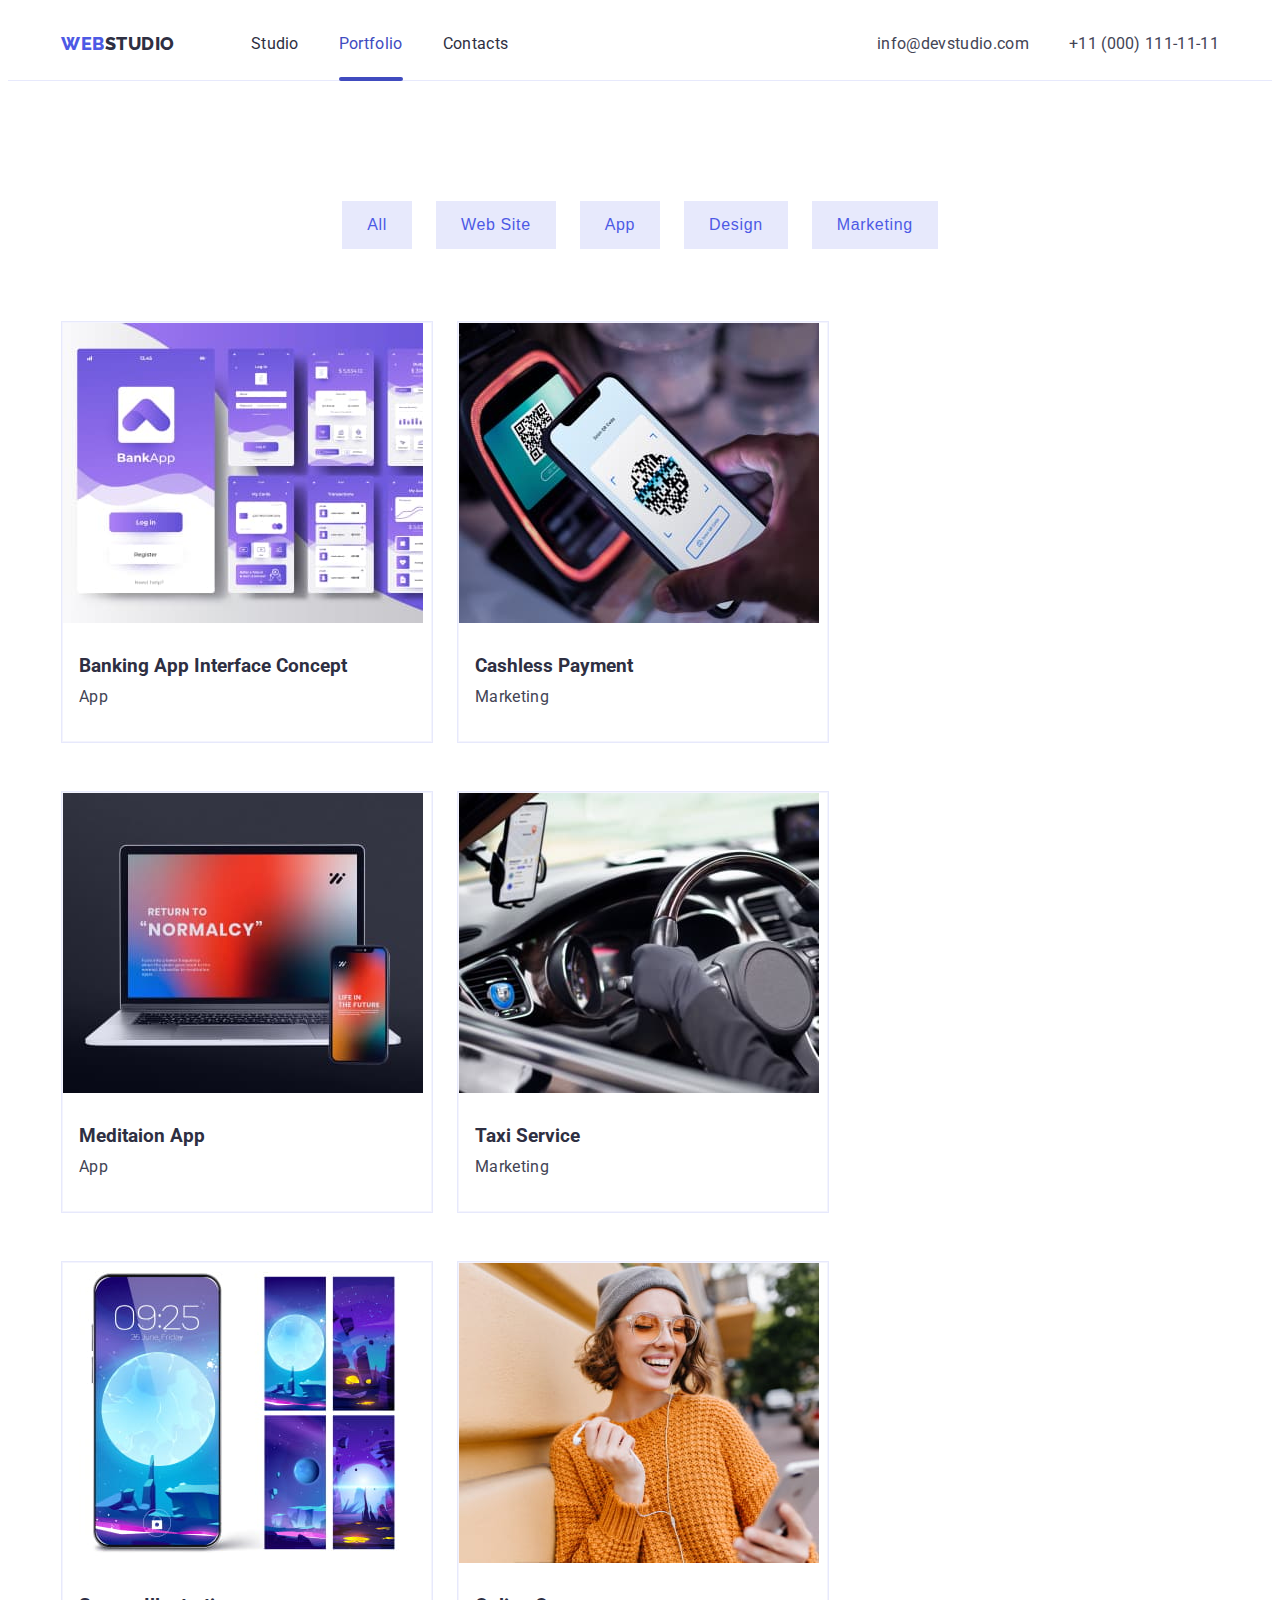
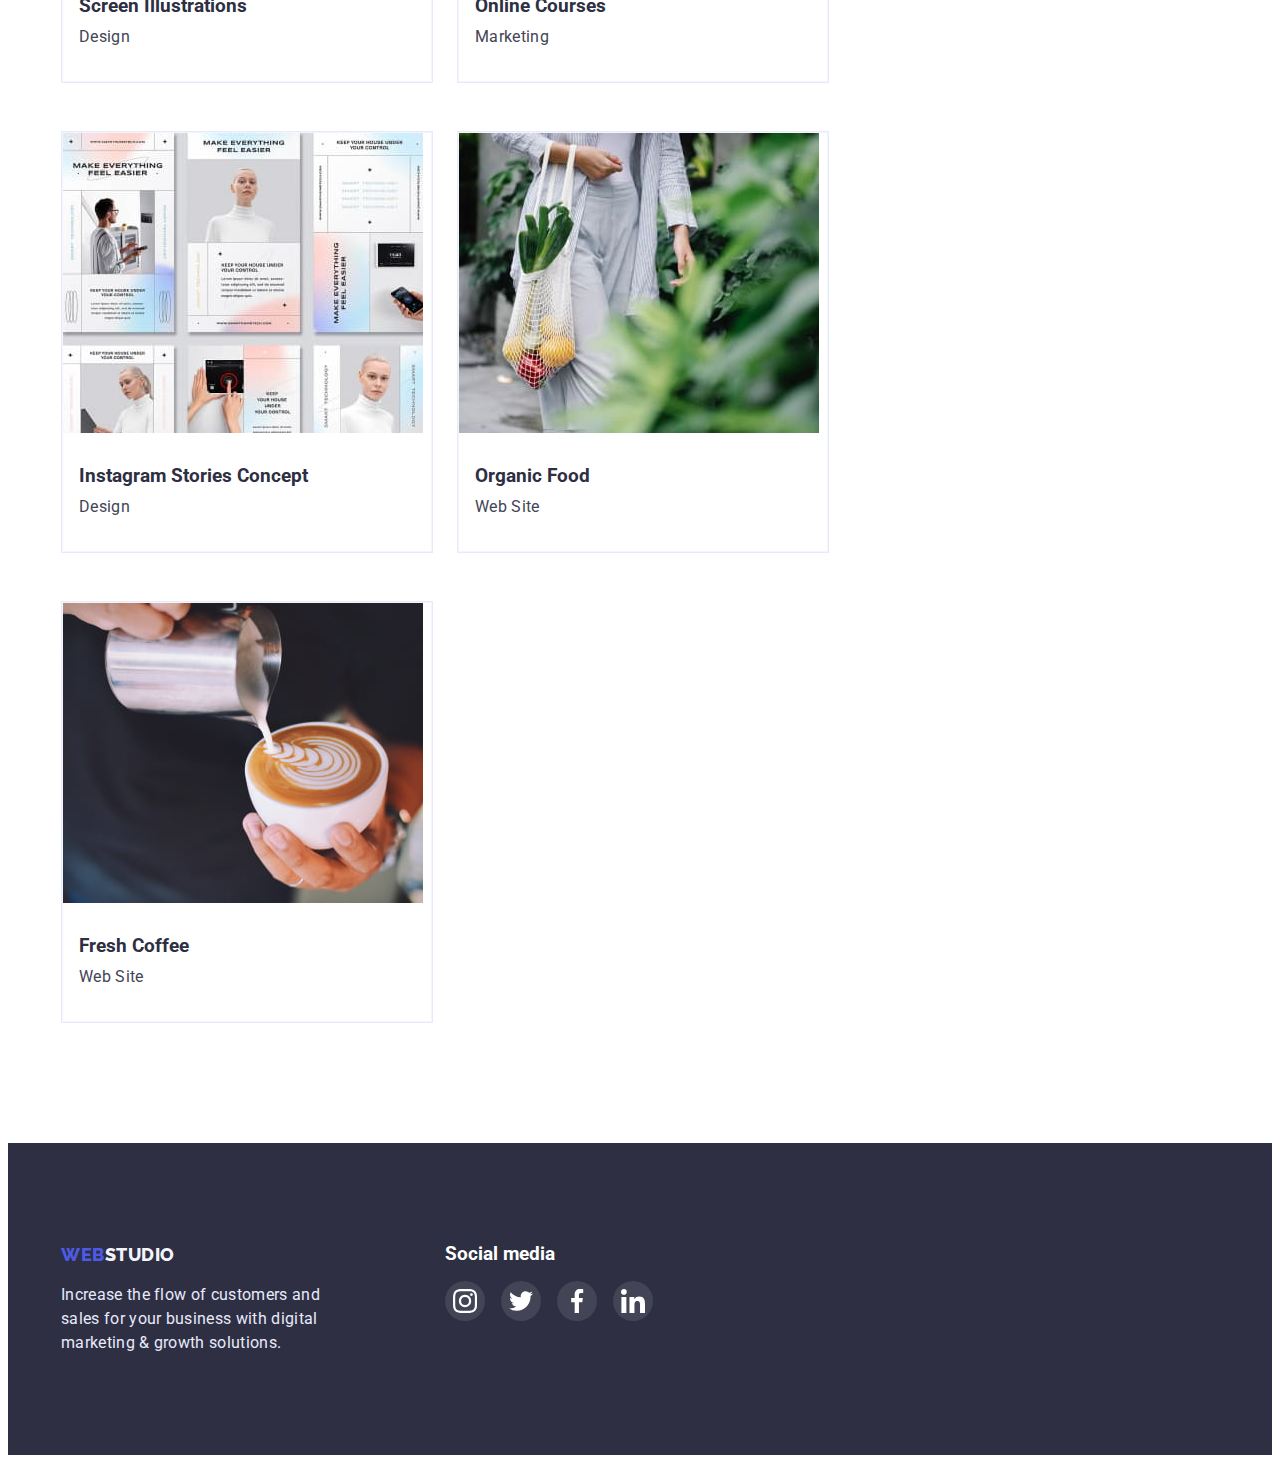
==== portfolio.html @ 2c23a1b2 "Initial commit" ====
<!DOCTYPE html>
<html lang="en">
<head>
    <meta charset="UTF-8">
    <meta http-equiv="X-UA-Compatible" content="IE=edge">
    <meta name="viewport" content="width=device-width, initial-scale=1.0">
    <title>Web Studio</title>
    <link rel="stylesheet" href="https://cdnjs.cloudflare.com/ajax/libs/modern-normalize/1.1.0/modern-normalize.min.css" integrity="sha512-wpPYUAdjBVSE4KJnH1VR1HeZfpl1ub8YT/NKx4PuQ5NmX2tKuGu6U/JRp5y+Y8XG2tV+wKQpNHVUX03MfMFn9Q==" crossorigin="anonymous" referrerpolicy="no-referrer" />
    <link rel="preconnect" href="https://fonts.googleapis.com">
<link rel="preconnect" href="https://fonts.gstatic.com" crossorigin>
<link href="https://fonts.googleapis.com/css2?family=Raleway:wght@800&family=Roboto:wght@400;500;700;900&display=swap" rel="stylesheet">
<link rel="stylesheet" href="./css/style.css">
</head>
<body>
    <!-- header -->
    
    <header class="header">
          <div class="container">
            <div class="header-container">
                <nav class="header-navigation">
                  <a href="./index.html" class="header-logo logo"><span class="header-small-logo">Web</span>Studio</a>
                <ul class="header-list list">
                  <li class="header-item"><a href="./index.html" class="header-link link">Studio</a></li>
                  <li class="header-item"><a href="./portfolio.html" class="header-link link active">Portfolio</a></li>
                  <li class="header-item"><a href="" class="header-link link">Contacts</a></li>
                </ul>
                </nav>
                  <address>
                      <ul class="header-adress list">
                          <li><a href="mailto:info@devstudio.com" target="_blank" class="header-mailto list">info@devstudio.com</a></li>
                          <li><a href="tel:+110001111111" class="header-tel list">+11 (000) 111-11-11</a></li>
                      </ul>
                  </address>
            </div>
          </div>
    </header>
    <!-- main -->
    <main>
        <section class="section">
          <div class="container">
                  <!-- project cards -->
              <h1 class="visually-hidden">Project cards</h1>
            <ul class="projects-list list">

                <li class="projects-item"> <button type="button" class="projects-btn btn">All</button></li>

                <li class="projects-item"> <button type="button" class="projects-btn btn">Web Site</button></li>

                <li class="projects-item"> <button type="button" class="projects-btn btn">App</button></li>

                <li class="projects-item"> <button type="button" class="projects-btn btn">Design</button></li>

                <li class="projects-item"> <button type="button" class="projects-btn btn">Marketing</button></li>

            </ul>
            
                <!-- portfolio -->
                  <ul class="portfolio-list list">

                 
                    <li class="portfolio-item">
                        <a href="" class="portfolio-card-link link">
                          <div class="portfolio-img-wrapper">
                            <img src="./images/banking_app.jpg" alt="Banking App Interface Concept" width="360">
                              <p class="portfolio-card-overlay">14 Stylish and User-Friendly App Design Concepts · Task Manager App · Calorie Tracker App · Exotic Fruit Ecommerce App · Cloud Storage App 
                              </p>
                          </div>
                              <div class="portfolio-card">
                                <h3 class="porfolio-subtitle">Banking App Interface Concept</h3>
                                <p class="portfolio-description description">App</p>
                              </div>
                        </a> 
                    </li>
                  

                    <li class="portfolio-item">
                        <a href="" class="portfolio-card-link link">
                          <div class="portfolio-img-wrapper">
                            <img src="./images/payment.jpg" alt="Cashless Payment" width="360">
                              <p class="portfolio-card-overlay">14 Stylish and User-Friendly App Design Concepts · Task Manager App · Calorie Tracker App · Exotic Fruit Ecommerce App · Cloud Storage App 
                              </p>
                          </div>
                              <div class="portfolio-card">
                                <h3 class="porfolio-subtitle">Cashless Payment</h3>
                                <p class="portfolio-description description">Marketing</p>
                              </div>
                        </a>
                    </li>

                    <li class="portfolio-item">
                      <a href="" class="portfolio-card-link link">
                        <div class="portfolio-img-wrapper">
                          <img src="./images/meditaion_app.jpg" alt="Meditaion App" width="360">
                            <p class="portfolio-card-overlay">14 Stylish and User-Friendly App Design Concepts · Task Manager App · Calorie Tracker App · Exotic Fruit Ecommerce App · Cloud Storage App 
                            </p>
                        </div>
                          <div class="portfolio-card">
                            <h3 class="porfolio-subtitle">Meditaion App</h3>
                            <p class="portfolio-description description">App</p>
                          </div>
                      </a>
                    </li>

                    <li class="portfolio-item">
                      <a href="" class="portfolio-card-link link">
                        <div class="portfolio-img-wrapper">
                          <img src="./images/taxi_service.jpg" alt="Taxi Service" width="360">
                            <p class="portfolio-card-overlay">14 Stylish and User-Friendly App Design Concepts · Task Manager App · Calorie Tracker App · Exotic Fruit Ecommerce App · Cloud Storage App 
                            </p>
                        </div>
                          <div class="portfolio-card">
                            <h3 class="porfolio-subtitle">Taxi Service</h3>
                            <p class="portfolio-description description">Marketing</p>
                          </div>
                      </a>
                    </li>

                    <li class="portfolio-item">
                      <a href="" class="portfolio-card-link link">
                        <div class="portfolio-img-wrapper">
                          <img src="./images/screen_illustrations.jpg" alt="Screen Illustrations" width="360">
                            <p class="portfolio-card-overlay">14 Stylish and User-Friendly App Design Concepts · Task Manager App · Calorie Tracker App · Exotic Fruit Ecommerce App · Cloud Storage App 
                            </p>
                        </div>
                          <div class="portfolio-card">
                            <h3 class="porfolio-subtitle">Screen Illustrations</h3>
                            <p class="portfolio-description description">Design</p>
                          </div>
                      </a>
                    </li>

                    <li class="portfolio-item">
                      <a href="" class="portfolio-card-link link">
                        <div class="portfolio-img-wrapper">
                          <img src="./images/online_courses.jpg" alt="Online Courses" width="360">
                            <p class="portfolio-card-overlay">14 Stylish and User-Friendly App Design Concepts · Task Manager App · Calorie Tracker App · Exotic Fruit Ecommerce App · Cloud Storage App 
                            </p>
                        </div>
                          <div class="portfolio-card">
                            <h3 class="porfolio-subtitle">Online Courses</h3>
                            <p class="portfolio-description description">Marketing</p>
                          </div>
                      </a>
                    </li>

                    <li class="portfolio-item">
                      <a href="" class="portfolio-card-link link">
                        <div class="portfolio-img-wrapper">
                          <img src="./images/instagram_concept.jpg" alt="Instagram Stories Concept" width="360">
                            <p class="portfolio-card-overlay">14 Stylish and User-Friendly App Design Concepts · Task Manager App · Calorie Tracker App · Exotic Fruit Ecommerce App · Cloud Storage App 
                            </p>
                        </div>
                          <div class="portfolio-card">
                            <h3 class="porfolio-subtitle">Instagram Stories Concept</h3>
                            <p class="portfolio-description description">Design</p>
                          </div>
                      </a>
                    </li>

                    <li class="portfolio-item">
                      <a href="" class="portfolio-card-link link">
                        <div class="portfolio-img-wrapper">
                          <img src="./images/organik_food.jpg" alt="Organic Food" width="360">
                            <p class="portfolio-card-overlay">14 Stylish and User-Friendly App Design Concepts · Task Manager App · Calorie Tracker App · Exotic Fruit Ecommerce App · Cloud Storage App 
                            </p>
                        </div>
                          <div class="portfolio-card">
                            <h3 class="porfolio-subtitle">Organic Food</h3>
                            <p class="portfolio-description description">Web Site</p>
                          </div>
                      </a>
                    </li>

                    <li class="portfolio-item">
                      <a href="" class="portfolio-card-link link">
                        <div class="portfolio-img-wrapper">
                          <img src="./images/fresh_coffee.jpg" alt="Fresh Coffee" width="360">
                            <p class="portfolio-card-overlay">14 Stylish and User-Friendly App Design Concepts · Task Manager App · Calorie Tracker App · Exotic Fruit Ecommerce App · Cloud Storage App 
                            </p>
                        </div>
                          <div class="portfolio-card">
                            <h3 class="porfolio-subtitle">Fresh Coffee</h3>
                            <p class="portfolio-description description">Web Site</p>
                          </div>
                      </a>
                    </li>

                  </ul>
          </div>        
        </section>
    </main> 
    
    <!-- footer -->
    <footer class="footer">
        <div class="container footer-box">
          <div class="container footer-item-logo">
                 <a href="./index.html" class="footer-logo logo"><span class="footer-small-logo">Web</span>Studio</a>
                 <p class="footer-description description">
                  Increase the flow of customers and sales for your business with digital marketing & growth solutions.
                 </p>
          </div>
        
          <div class="container social-media">
             <h3 class="social-media-subtitle">Social media</h3>
            <ul class="social-media-list list">
              <li class="social-media-item">
               <a href="" class="social-media-link link">
                     <svg class="social-media-icon" width="24" height="24">
                      <use href="./images/symbol-defs.svg#icon-instagram"></use>
                     </svg>
                  </a>
                </li>
              <li class="social-media-item">
              <a href="" class="social-media-link link">
                     <svg class="social-media-icon" width="24" height="24">
                      <use href="./images/symbol-defs.svg#icon-twitter"></use>
                     </svg>
                  </a>
                </li>
              <li class="social-media-item">
              <a href="" class="social-media-link link">
                     <svg class="social-media-icon" width="24" height="24">
                      <use href="./images/symbol-defs.svg#icon-facebook"></use>
                     </svg>
                  </a>
                </li>
              <li class="social-media-item">
              <a href="" class="social-media-link link">
                     <svg class="social-media-icon" width="24" height="24">
                      <use href="./images/symbol-defs.svg#icon-linkedin"></use>
                     </svg>
                  </a>
                </li>
            </ul>
          </div>
        </div>
    </footer>
  </body>
</html>
---- css/style.css ----
:root {
    --main-title-color: #FFFFFF;
    --accent-color: #2E2F42;
    --adress-color: #434455;
    --description-color: #434455;
    --background-color: #2E2F42;
    --background-secondary-color: #FFFFFF; 
    --background-team-color: #F4F4FD;
    --background-button-color: #4D5AE5;
    --secondary-button-color: #E7E9FC;
    --border-color: #E7E9FC;
    --logo-color: #4D5AE5;
    --color-button: #FFFFFF;
    --link-color: #2E2F42;
    --hover-color: #404BBF;
    --active-link-color: #404BBF;
    --footer-description-color: #E7E9FC;
    --footer-logo-color: #F4F4FD;
    --social-icon-color: #F4F4FD;
    --background-social-link-color: rgba(255, 255, 255, 0.1);
    --background-secondary-social-color: #404BBF;
    --background-hover-link-color: #31D0AA;
    --social-media-color: #FFFFFF;
    --border-btn-color: #E7E9FC;
    --border-secondary-color: #F4F4FD;
    --customers-item-color: #404BBF;
    --customers-icon-color: #8E8F99;
    --background-feature-color: #F4F4FD;
    --background-backdrop-color: rgba(46, 47, 66, 0.4);
    --background-modal-color: #FCFCFC;
    --secondary-font: 'Raleway', sans-serif;
    --padding-top: 120px;
    --transition-duration: 250ms;
    --transition-function: cubic-bezier(0.4, 0, 0.2, 1);
}

h1,
h2,
h3,
h4,
h5,
h6,
p {
    margin: 0;
}

ul {
    margin: 0;
    padding: 0;
}

body{
    font-family: 'roboto', sans-serif;
    }

    .container {
        /* outline: 1px solid red; */
        max-width: 1158px;
        margin: 0 auto;
        padding-left: 15px;
        padding-right: 15px;
    }
   

.list{
    list-style: none;
    
    }

a{
  text-decoration: none;
    }

.title{
font-family: var(--secondary-font);
font-weight: 700;
font-size: 36px;    
line-height: 1.1;
letter-spacing: 0.02em;
    }

.subtitle{
    font-size: 20px;
    line-height: 1.2;
    font-weight: 500;
    letter-spacing: 0.02em;
}
.description{
font-size: 16px;
line-height: 1.5;
letter-spacing: 0.02em;
}

.logo{
    font-family: 'Raleway';
    font-size: 18px;
    line-height: 1.33;
    font-weight: 800;
    letter-spacing: 0.03em;
    text-transform: uppercase;
}
.btn{
    font-size: 16px;
    font-weight: 500;
    line-height: 1.5;
    letter-spacing: 0.04em;
    cursor: pointer; 
}

.section {
    padding: var(--padding-top) 0;
}

.section-title {
font-weight: 700;
font-size: 36px;
line-height: 1.1;
text-align: center;
letter-spacing: 0.02em;
}

.portfolio-card {
    padding: 32px 16px;
}

.visually-hidden {
  position: absolute;
  width: 1px;
  height: 1px;
  margin: -1px;
  border: 0;
  padding: 0;
  
  white-space: nowrap;
  clip-path: inset(100%);
  clip: rect(0 0 0 0);
  overflow: hidden;
}
.list {
 color: var(--adress-color);
}

img{
    display: block;
    max-width: 100%;
    height: auto;
}



/* -----------header----------- */
.header {
    background-color: var(--background-secondary-color);
    border-bottom: 1px solid var(--border-color);
}

.header-container{
    display: flex;
    align-items: center;
    justify-content: space-between;
            
}

.header-navigation {
    display: flex;
     
}

.header-logo {

    color: var(--accent-color);
    margin-right: 76px;
    padding-top: 24px;
    padding-bottom: 24px;
}
.header-small-logo{
    color: var(--logo-color);
}
.header-list {
  font-size: 16px;
  line-height: 1.5;
  letter-spacing: 0.02em;
  color: var(--accent-color);
  display: flex;
  gap: 40px;
  }

.header-item {
    background: var(--background-secondary-color);
    display: flex;
    gap: 40px;
}

.header-link{
font-size: 16px;
line-height: 1.5;
letter-spacing: 0.02em;
color: var(--link-color);
position: relative;
transition: color var(--transition-duration) var(--transition-function);
padding-top: 24px;
padding-bottom: 24px;
}

.header-link.active {
    color: var(--active-link-color);

 }

.header-link:hover,
.header-link:focus {

    color: var(--hover-color); 
}
.header-link.active::after {
    content: '';
    width: 100%;
    height: 4px;
    background-color: var(--hover-color);
    border-radius: 2px;
    position: absolute;
    left: 0;
    bottom: -1px;

}

.header-adress {

font-style: normal;
font-size: 16px;
line-height: 1.5;
letter-spacing: 0.02em;
color: var(--description-color);
display: flex;
gap: 40px;

}

.header-mailto{ 
    gap: 40px; 
    transition: color var(--transition-duration) var(--transition-function);
}

.header-tel {
    transition: color var(--transition-duration) var(--transition-function);
}

.header-mailto:hover,
.header-mailto:focus{

color: var(--hover-color);

}

.header-tel:hover,
.header-tel:focus{
color: var(--hover-color);
}



/* -----------hero----------- */

.hero {
    background-color: var(--background-color);
    max-width: 1440px;
    margin-left: auto;
    margin-right: auto;
    padding: 180px 0;
    background-image: linear-gradient(rgba(46, 47, 66, 0.7),
    rgba(46, 47, 66, 0.7) ), 
     url(../images/hero-people-office.jpg);
    background-repeat: no-repeat;
    background-position: center;
    background-size: cover;
 
}

.hero-title {   
font-size: 56px;
line-height: 1.07;
letter-spacing: 0.02em;
color: var(--main-title-color);
width: 496px;
margin-left: auto;
margin-right: auto;
margin-bottom: 48px;
}

.hero-btn {
 font-family: inherit;
 color: var(--color-button);
background-color: var(--background-button-color);
border-radius: 4px;
padding: 16px 32px;
box-shadow: 0px 4px 4px rgba(0, 0, 0, 0.15);
display: block;
margin: 0 auto;
text-align: center;
border: none;
transition: color var(--transition-duration) var(--transition-function), backaground-color var(--transition-duration) var(--transition-function);
}

.btn:hover,
.btn:focus{
    background-color: var(--hover-color);
    }


/* -----------feature----------- */
.feature {
    padding-bottom: 0;
}

.feature-list {
    display: flex;
    gap: 24px;
    flex-wrap: wrap;
}

.feature-item {
    flex-basis: calc((100% - 72px) / 4);
    
}

.feature-icon {
    /* width: 264px; */
    height: 112px;
    display: flex;
    align-items: center; 
    justify-content: center; 
    background-color: var(--background-feature-color);
    margin-bottom: 8px;
}
.feature-icon-item {
    fill: var(--accent-color);
}


.feature-subtitle {
    font-weight: 500;
    font-size: 20px;
    line-height: 24px;
    color: var(--accent-color);
    margin-bottom: 8px;
}

.feature-description {
color: var(--description-color);
}

/* -----------benefits----------- */
.benefits {

}

.benefits-title {
color: var(--accent-color);
text-align: center;
margin-bottom: 72px;
}

.benefits-list {
     display: flex;
     flex-wrap: wrap;
     gap: 24px;
}

.benefits-item {
     
    flex-basis: calc((100% - 48px) / 3);
}

 /* -----------team----------- */
.team {
    background-color: var(--background-team-color);
}

.team-title {

color: var(--accent-color);

margin-bottom: 72px;
}
.team-list {
    display: flex;
    gap: 24px;
    flex-wrap: wrap;
}

.team-item {
    background: var(--background-secondary-color);
    box-shadow: 0px 1px 6px rgba(46, 47, 66, 0.08), 0px 1px 1px rgba(46, 47, 66, 0.16), 0px 2px 1px rgba(46, 47, 66, 0.08);
    border-radius: 0px 0px 4px 4px;
    flex-basis: calc((100% - 72px) / 4);
    min-width: 250px;
    
}


.team-social-list {
    display: flex;
    justify-content: center;
    gap: 24px;
    padding-bottom: 32px;
}

.team-social-item {
    width: 40px;
    height: 40px;
}


.team-item:hover,
.team-item:focus{
}

.team-social-link {
    display: flex;
    justify-content: center;
    align-items: center;
    width: 100%;
    height: 100%;
    border-radius: 50%;
    background-color: var(--background-button-color);
}

.team-social-link:hover,
.team-social-link:focus{
    background-color: var(--background-secondary-social-color);
}


.team-social-icon {
    fill: var(--social-media-color);
}


.team-subtitle {
    color: var(--accent-color);
    margin-bottom: 8px;
    margin-top: 32px;
    text-align: center;
}

.team-description {
    color: var(--description-color); 
    text-align: center;
    padding-bottom: 32px;
}

.customers-icon {
    fill: var(--customers-icon-color);
}

/* -----------customers----------- */
.customers {
}

.customers-title {
    margin-bottom: 72px;
}

.customers-list {
    display: flex;
    justify-content: center;
    gap: 24px;
    padding-bottom: 120px;
}

.customer-list:hover,
.customer-list:focus{
   color: var(--customers-item-color);
   border-color: var(--customers-item-color);  
}

.customers-item {
   flex-basis: calc((100% - 120px) /6);
}

.customers-item:hover,
.customer-item:focus{
   color: var(--customers-item-color);
   border-color: var(--customers-item-color); 
}


.customers-link {
 border: 1px solid var(--customers-icon-color);
    border-radius: 5px;
    display: flex;
    justify-content: center;
    align-items: center;
    height: 88px;
    color: var(--customers-icon-color);
}

.customers-item:hover .customers-link,
.customer-item:focus .customers-link{
   color: var(--customers-item-color);
   border-color: var(--customers-item-color); 
}


.customers-icon {
    fill: currentColor;
    
}

.customers-link:hover .customers-icon,
.customers-link:focus .customers-icon{
    color: var(--customers-item-color);
    border-color: var(--customers-item-color);
}


/* -----------footer----------- */

.footer {
    min-height: 310px;
    background-color: var(--background-color);
}

.footer-box{
    display: flex;

}

.footer-item-logo{
    margin: 0;
   padding: 100px 0; 
}

.footer-logo {
    color: var(--footer-logo-color);
}

.footer-small-logo {
    color: var(--logo-color);
}

.footer-description{
    color: var(--footer-description-color);
    margin-top: 16px;
    width: 264px;
    display: flex;
    align-items: center;
}

.social-media {
    margin: 0;
    padding-top: 100px;
    padding-left: 120px;
}
.social-media-subtitle {
    padding-bottom: 16px;
    color: var(--social-media-color);

}

.social-media-list {
    display: flex;
    gap: 16px;
}

.social-media-item {
    width: 40px;
    height: 40px;
}

.social-media-link {
    display: flex;
    justify-content: center;
    align-items: center;
    width: 100%;
    height: 100%;
    border-radius: 50%;
    background-color: var(--background-social-link-color);
}

.social-media-link:hover,
.social-media-link:focus {
    background-color: var(--background-hover-link-color);
}

.social-media-icon {
    fill: var(--social-media-color);
}

/* -----------modal window----------- */
.backdrop {
    position: fixed;
    top:0;
    left: 0;
    width: 100%;
    height: 100%;
    background-color: var(--background-backdrop-color);
    transition: opacity var(--transition-duration) var(--transition-function), visibility var(--transition-duration) var(--transition-function);
}

.backdrop.is-hidden{
    visibility: hidden;
    opacity: 0;
    pointer-events: none;
}

.backdrop.is-hidden .modal{
    transform: translate(-50%, -50%) scale(1.3);
}

.modal {
    position:absolute;
    top: 50%;
    left: 50%;
    transform: translate(-50%, -50%);
    max-width: 408px;
    width: 100%;
    height: 576px;
    box-shadow: 0px 1px 1px rgba(0, 0, 0, 0.14), 0px 1px 3px rgba(0, 0, 0, 0.12), 0px 2px 1px rgba(0, 0, 0, 0.2);
    border-radius: 4px;
    background-color: var(--background-modal-color);
    transition: transform var(--transition-duration) var(--transition-function);
}
.modal-close-btn {
    position: absolute;
    top: 32px;
    right: 32px;
    display: flex;
    justify-content: center;
    align-items: center;
    width: 24px;
    height: 24px;
    border-radius: 50%;
    background-color: var(--secondary-button-color);
    border: 1px solid rgba(0, 0, 0, 0.1);
    padding: 0;
    transition: background-color var(--transition-duration) var(--transition-function);
}

.modal-close-btn:hover,
.modal-close-btn:focus{
    background-color: var(--hover-color);
}
.modal-btn-close-icon{
    transition: fill var(--transition-duration) var(--transition-function);
}

.modal-close-btn:hover .modal-btn-close-icon,
.modal-close-btn:focus .modal-btn-close-icon{
    fill: var(--color-button);
}

/* -----------project cards----------- */
.projects-list {
        display: flex;
        justify-content: center;
        flex-wrap: wrap;
        gap: 24px;
        margin-bottom: 72px;
}

.projects-item {
    
}


.projects-btn {
    color: var(--background-button-color);
    background-color: var(--secondary-button-color);
    padding: 11px 24px;
    border: 1px solid var(--border-btn-color);
}

.projects-list .projects-btn:hover,
.projects-list .projects-btn:focus {
    color: var(--secondary-button-color);
    background-color: var(--background-button-color);
}
 
/* -----------portfolio----------- */
.portfolio-list {
    display: flex;
    flex-wrap: wrap;
    row-gap: 48px;
    column-gap: 24px;
}

.portfolio-item {
    background: var(--background-secondary-color);
    flex-basis: calc((100% - 48px) / 3);
    border: 1px solid var(--border-btn-color);
}

.portfolio-card-link{
    display: block;
    border: 1px solid var(--border-secondary-color);
     
 } 
.portfolio-card-link:hover,
.portfolio-card-link:focus {
    box-shadow: 0px 1px 6px rgba(46, 47, 66, 0.08), 0px 1px 1px rgba(46, 47, 66, 0.16), 0px 2px 1px rgba(46, 47, 66, 0.08);
}

.portfolio-card-link:hover .portfolio-card-overlay,
.portfolio-card-link:focus .portfolio-card-overlay{
    transform: translate(0, 0);
}

.portfolio-img-wrapper{
    position: relative;
    overflow: hidden;
    
}

.portfolio-card-overlay{
    position: absolute;
    left: 0;
    top: 0;
    padding: 40px 32px;
    width: 100%;
    height: 100%;
    overflow: auto;
    transform: translate(0, 100%);
    transition: transform 250ms cubic-bezier(0.4, 0, 0.2, 1);
    color: var(--border-secondary-color);
    background: rgba(77, 90, 229, 1);

}

.porfolio-subtitle {
    color: var(--accent-color);
    
}

.portfolio-description {
 color: var(--description-color);
 margin-top: 8px;

}
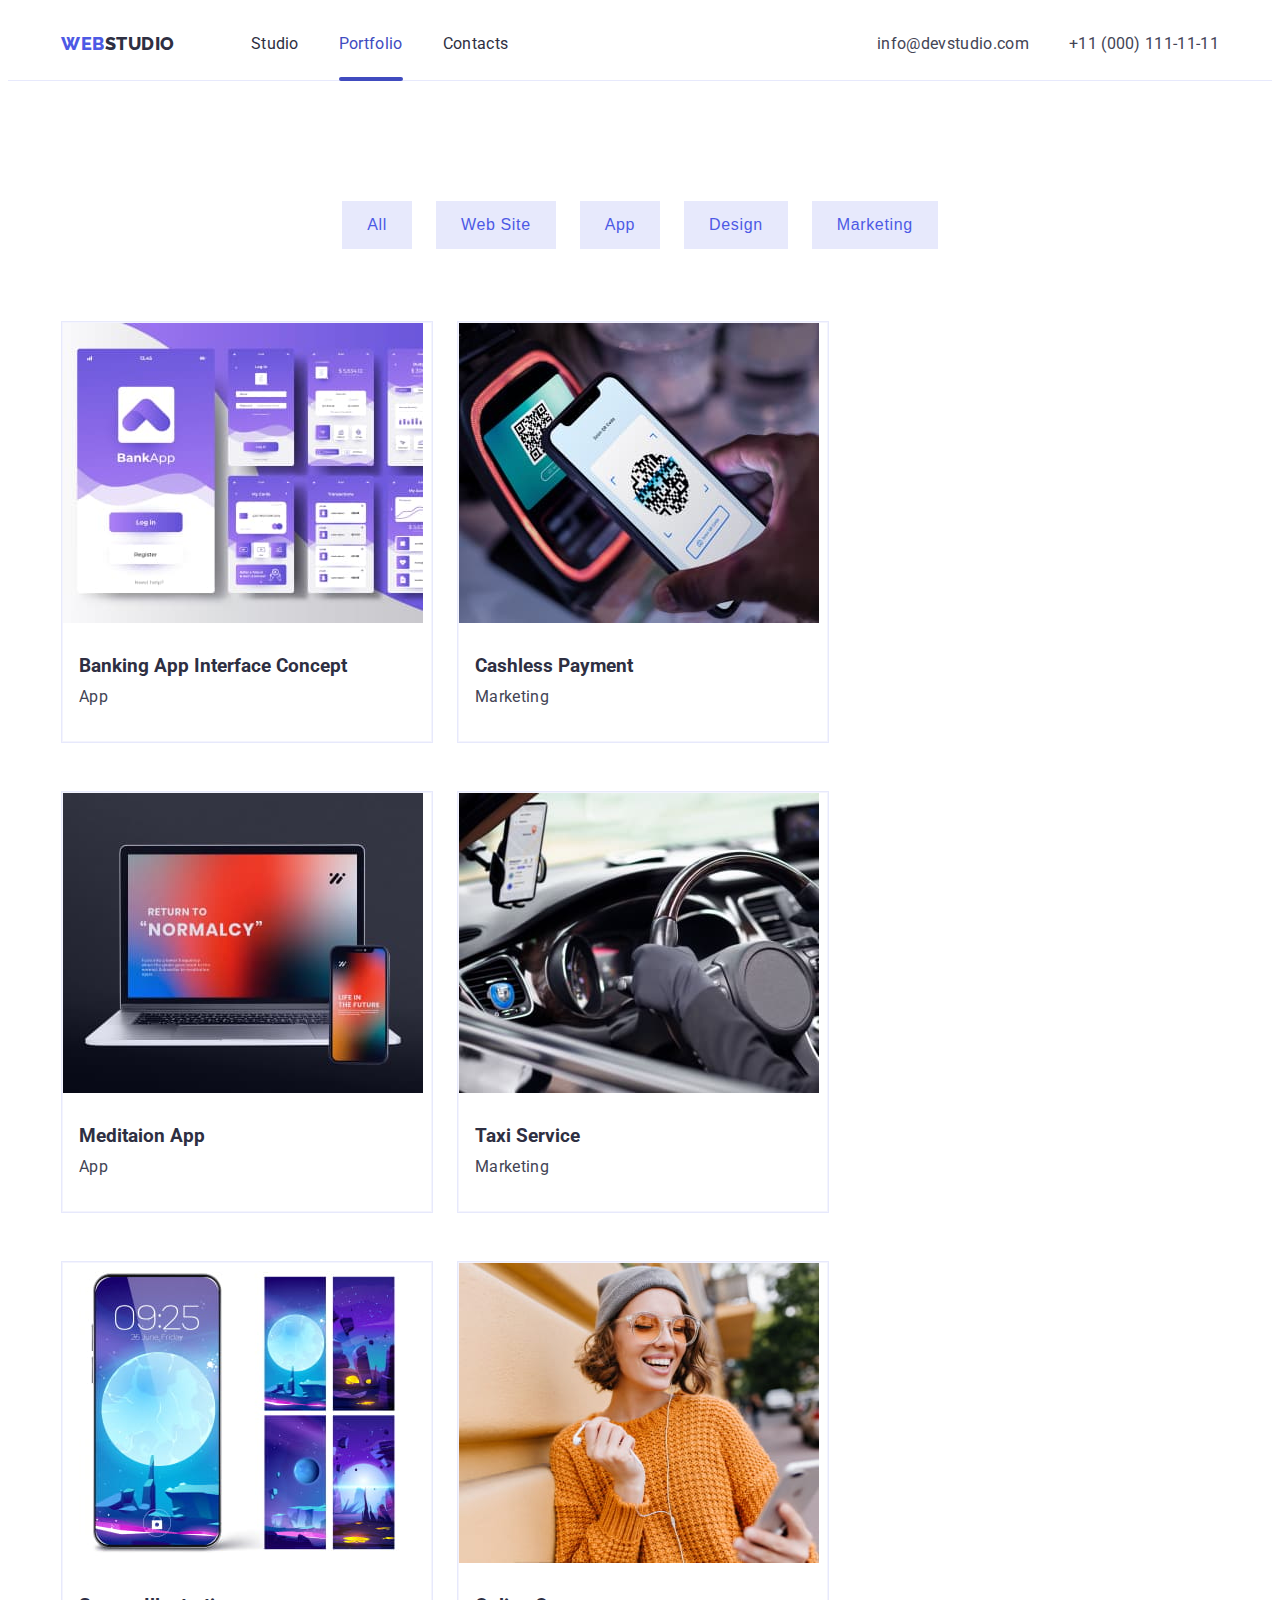
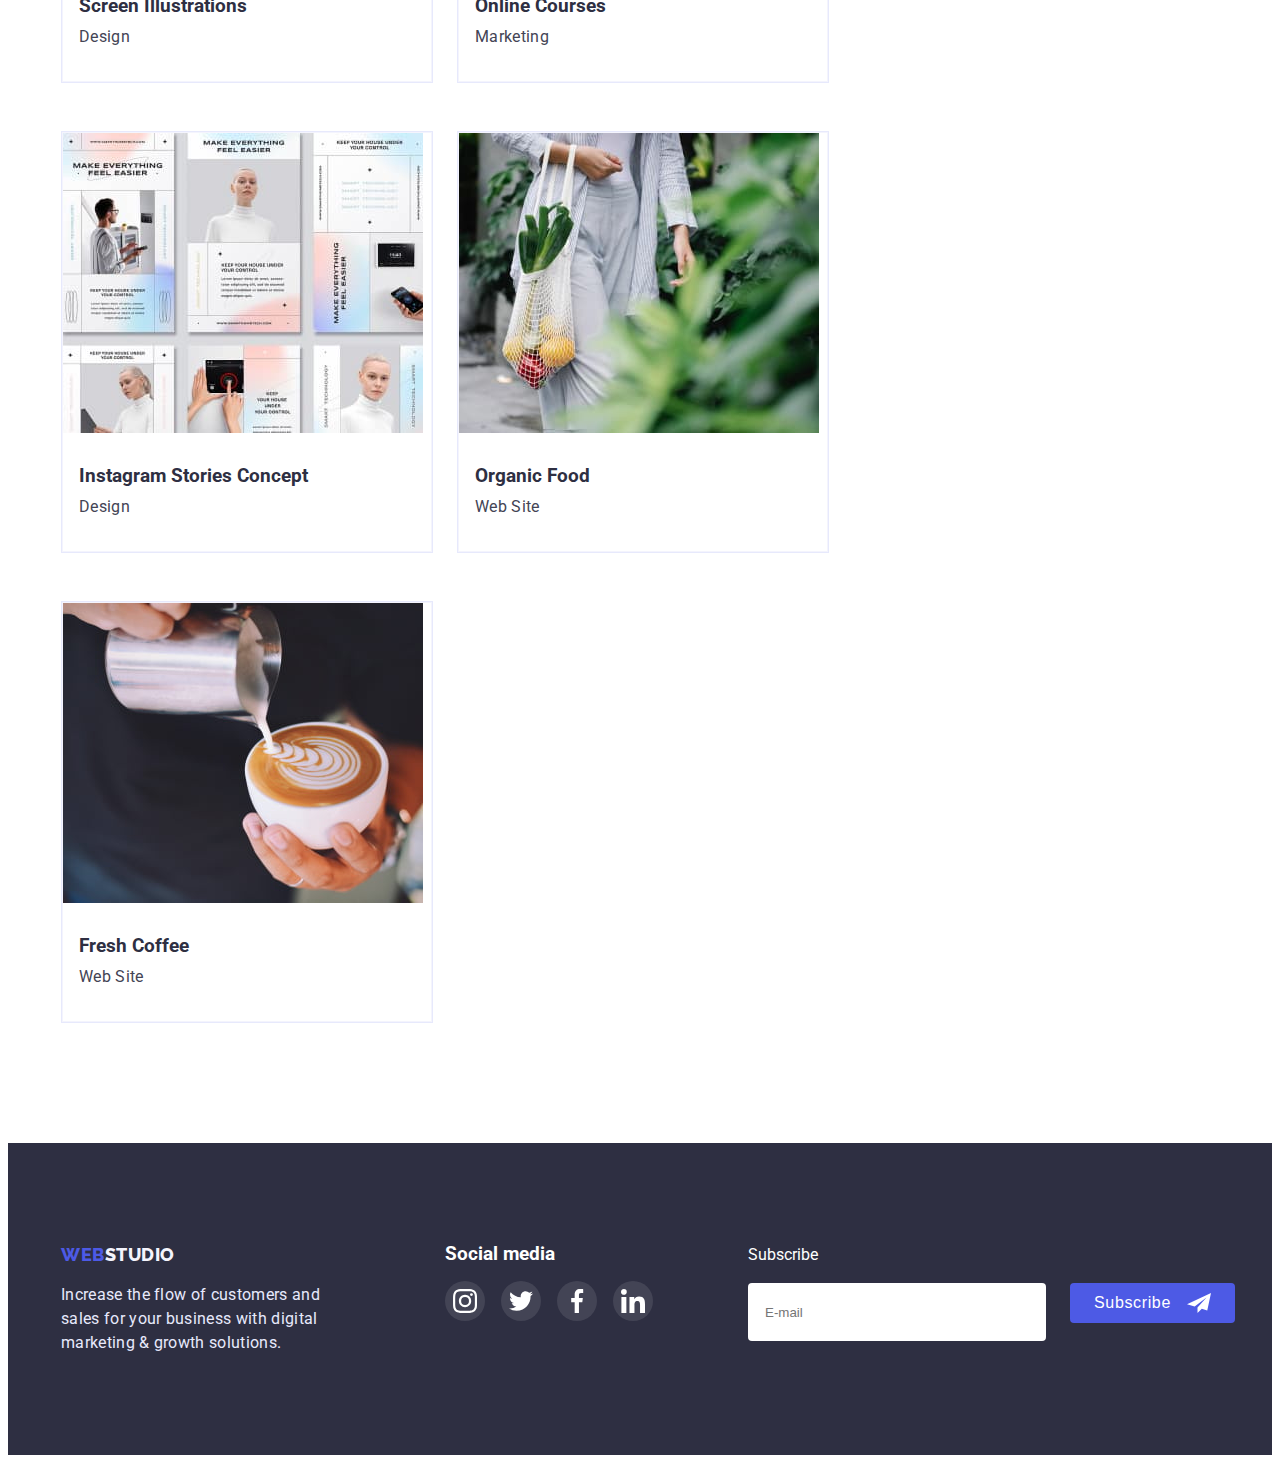
==== commit 7572cc36: "finish" ====
--- a/portfolio.html
+++ b/portfolio.html
@@ -233,6 +233,24 @@
                 </li>
             </ul>
           </div>
+                <div class="subscribe-group">
+                  <form name="subscribe-form">
+                      <p class="subscribe-form-text">Subscribe</p>
+                        <span class="subscribe-span">
+                              <input type="email" 
+                                class="subscribe-form-input"
+                                aria-label="Email"
+                                name="email" 
+                                placeholder="E-mail"
+                                required >
+                                <button type="submit" class="subscribe-form-btn btn">Subscribe
+                                <svg class="subscribe-form-icon" width="24" height="24">
+                                  <use href="./images/symbol-defs.svg#icon-frame"></use>
+                                </svg>
+                                </button>
+                        </span>
+                  </form>
+                </div>
         </div>
     </footer>
   </body>
--- a/css/style.css
+++ b/css/style.css
@@ -28,8 +28,9 @@
     --background-feature-color: #F4F4FD;
     --background-backdrop-color: rgba(46, 47, 66, 0.4);
     --background-modal-color: #FCFCFC;
-    --secondary-font: 'Raleway', sans-serif;
-    --padding-top: 120px;
+    --color-label: #8E8F99;
+    --color-checkbox: #757575;
+    --color-checkbox-icon: #F4F4FD;
     --transition-duration: 250ms;
     --transition-function: cubic-bezier(0.4, 0, 0.2, 1);
 }
@@ -72,7 +73,7 @@
     }
 
 .title{
-font-family: var(--secondary-font);
+font-family: 'Raleway', sans-serif;
 font-weight: 700;
 font-size: 36px;    
 line-height: 1.1;
@@ -108,7 +109,7 @@
 }
 
 .section {
-    padding: var(--padding-top) 0;
+    padding: 120px 0;
 }
 
 .section-title {
@@ -587,7 +588,61 @@
     fill: var(--social-media-color);
 }
 
+.subscribe-group {
+    
+}
+
+.subscribe-form {
+    display: flex;
+
+}
+
+.subscribe-form-text {
+    font-size: 16px;
+    line-height: 1.5;
+    margin-left: 80px;
+    padding-bottom: 16px;
+    color: var(--main-title-color);
+    padding-top: 100px;
+}
+.subscribe-span {
+    display: flex;
+    margin-left: 80px;
+    padding: 0;
+}
+.subscribe-form-input {
+    border: 1px solid rgba(255, 255, 255, 0.3);
+    border-radius: 4px;
+    padding: 8px 16px;
+    width: 264px;
+    height: 40px;
+    margin-right: 24px;
+}
+.subscribe-form-btn {
+    background: var(--background-button-color);
+    color: var(--main-title-color);
+    border: none;
+    border-radius: 4px;
+    padding: 8px 24px;
+    width: 165px;
+    height: 40px;
+    display: flex;
+    align-items: center;
+    justify-content: center;
+    margin: 0 auto;
+    gap: 16px;
+}
+
+.subscribe-form-icon {
+    fill: var(--main-title-color);
+}
+
+
+
 /* -----------modal window----------- */
+
+
+
 .backdrop {
     position: fixed;
     top:0;
@@ -615,16 +670,17 @@
     transform: translate(-50%, -50%);
     max-width: 408px;
     width: 100%;
-    height: 576px;
+    min-height: 584px;
     box-shadow: 0px 1px 1px rgba(0, 0, 0, 0.14), 0px 1px 3px rgba(0, 0, 0, 0.12), 0px 2px 1px rgba(0, 0, 0, 0.2);
     border-radius: 4px;
+    padding: 24px;
     background-color: var(--background-modal-color);
     transition: transform var(--transition-duration) var(--transition-function);
 }
 .modal-close-btn {
     position: absolute;
-    top: 32px;
-    right: 32px;
+    top: 24px;
+    right: 24px;
     display: flex;
     justify-content: center;
     align-items: center;
@@ -650,6 +706,129 @@
     fill: var(--color-button);
 }
 
+.modal-title {
+    font-weight: 500;
+    font-size: 16px;
+    line-height: 1.3;
+    letter-spacing: 0.02em;
+    text-align: center;
+    margin-bottom: 16px;
+    margin-top: 52px;
+}
+
+.modal-form-label {
+     font-size: 12px;
+    line-height: 1.3;
+    color: var(--color-label);
+    margin-bottom: 8px;
+}
+
+.modal-form-input-desc {
+    display: block;
+    margin-bottom: 4px;
+}
+
+.form-control{
+    position: relative;
+    display: block;
+}
+
+.form-icon {
+    position:absolute;
+    left: 16px;
+    top: 50%;
+    transform: translateY(-75%);
+}
+
+.modal-form-input {
+    width: 100%;
+    height: 40px;
+    border: 1px solid rgba(33, 33, 33, 0.2);
+    border-radius: 4px;
+    padding: 8px 16px;
+    padding-left: 36px;
+    outline: none;
+    margin-bottom: 8px; 
+}
+
+.modal-form-input:focus {
+    border-color: var(--background-button-color);
+}
+.modal-form-input:focus + .form-icon {
+    fill: var(--background-button-color);
+}
+
+
+.form-textarea {
+    display: block;
+    width: 100%;
+    height: 120px;
+    border: 1px solid rgba(33, 33, 33, 0.2);
+    border-radius: 4px;
+    padding: 8px 16px;
+    resize: none;
+    outline: none;
+    margin-bottom: 18px;
+}
+
+.form-textarea:focus{
+    border-color: var(--background-button-color);
+}
+
+.modal-form-label-checkbox {
+    font-size: 12px;
+    line-height: 1.3;
+    color: var(--color-checkbox);
+    display: block;
+   transition: transform var(--transition-duration) var(--transition-function);
+}
+
+
+.modal-form-checkbox:checked + .modal-form-label-checkbox::before {
+    border: 1.25px solid var(--active-link-color);
+    border-radius: 2px;
+    background-color: var(--active-link-color);
+}
+
+.modal-form-label-checkbox span {
+   width: 16px;
+   height: 16px;
+   border: 1.25px solid var(--accent-color);
+   border-radius: 2px;
+   margin-right: 8px;
+   display: inline-flex;
+   align-items: center;
+   justify-content: center;
+   fill: transparent;
+}
+
+.modal-form-checkbox:checked + .modal-form-label-checkbox span {
+    fill: var(--color-checkbox-icon);
+    background-color: var(--active-link-color); 
+}
+
+.modal-form-btn {
+    font-family: inherit;
+    color: var(--color-button);
+    background-color: var(--background-button-color);
+    border-radius: 4px;
+    padding: 16px 32px;
+    box-shadow: 0px 4px 4px rgba(0, 0, 0, 0.15);
+    width: 169px;
+    height: 56px;
+    display: block;
+    margin: 0 auto;
+    margin-bottom: 20px;
+    margin-top: 24px;
+    text-align: center;
+    border: none;
+    transition: color var(--transition-duration) var(--transition-function), backaground-color var(--transition-duration) var(--transition-function);
+}
+
+.policy-link {
+    text-decoration: underline;
+}
+
 /* -----------project cards----------- */
 .projects-list {
         display: flex;
@@ -659,9 +838,6 @@
         margin-bottom: 72px;
 }
 
-.projects-item {
-    
-}
 
 
 .projects-btn {
